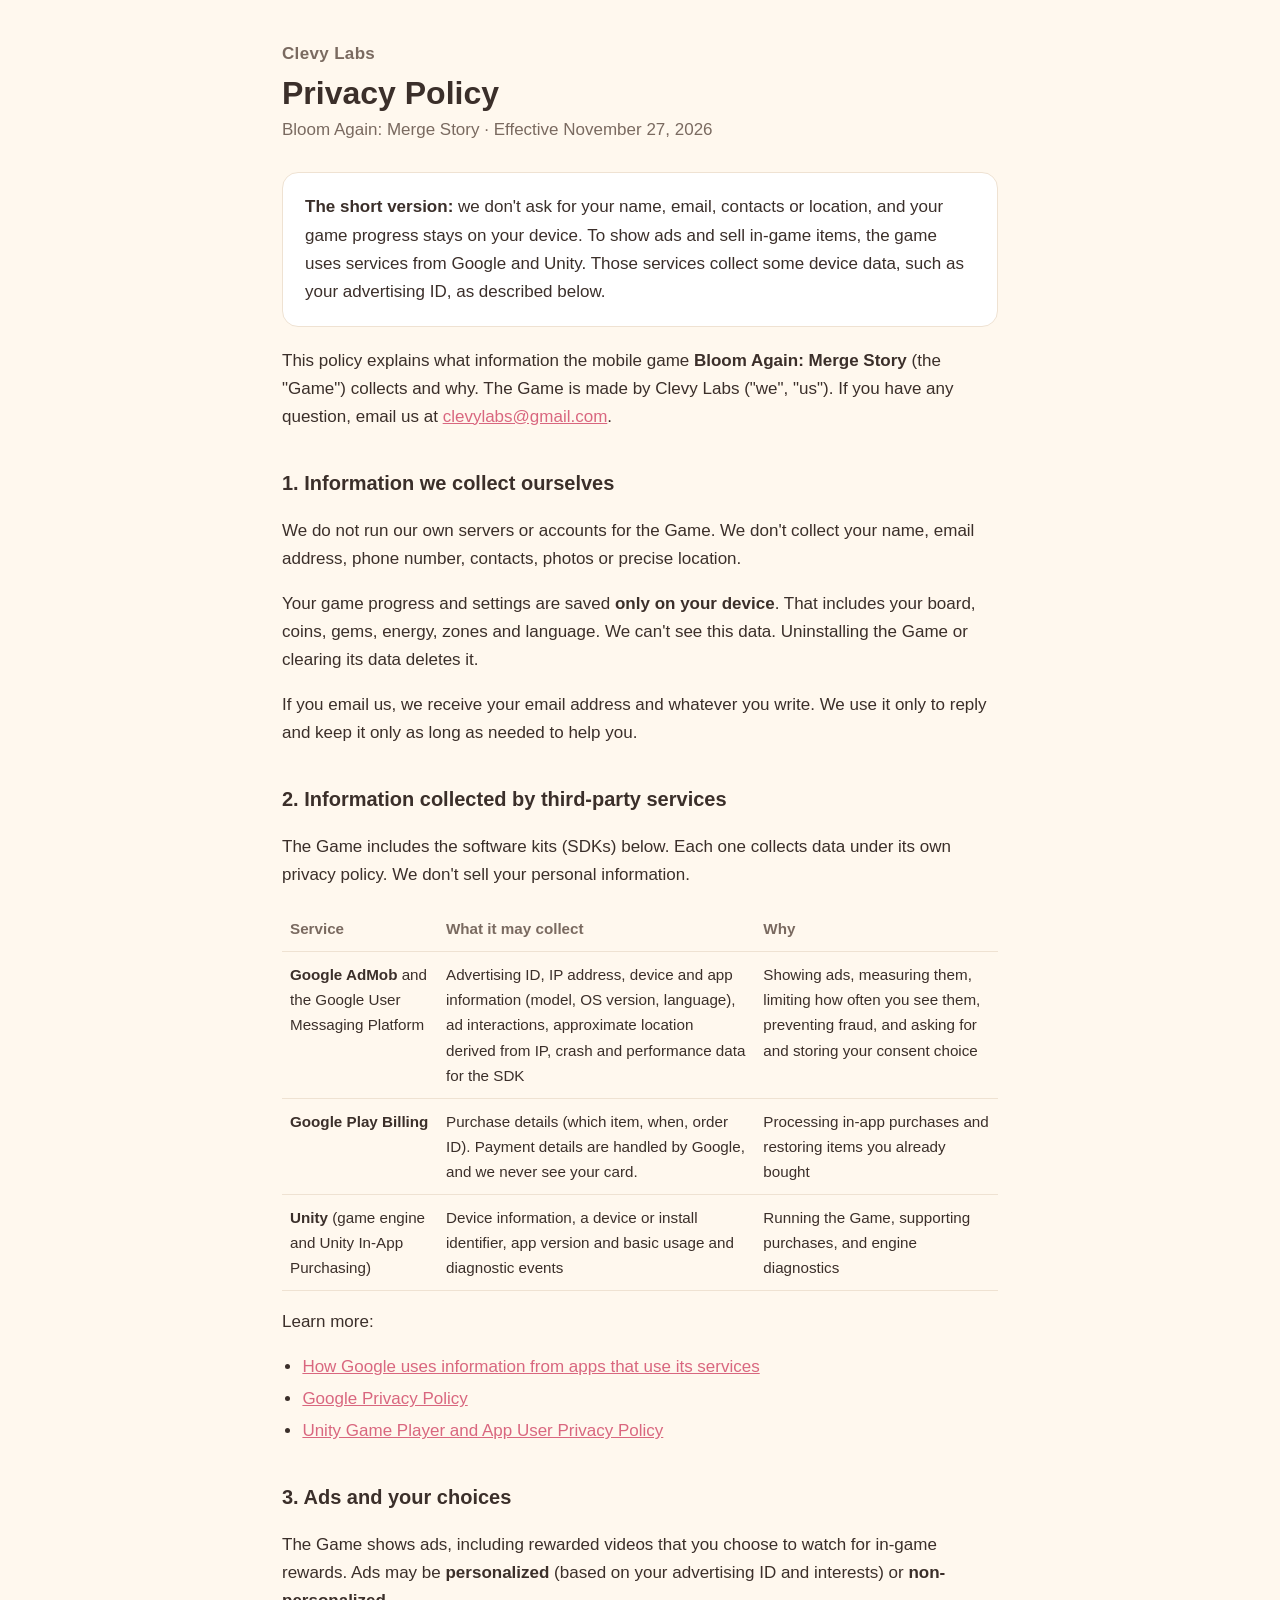
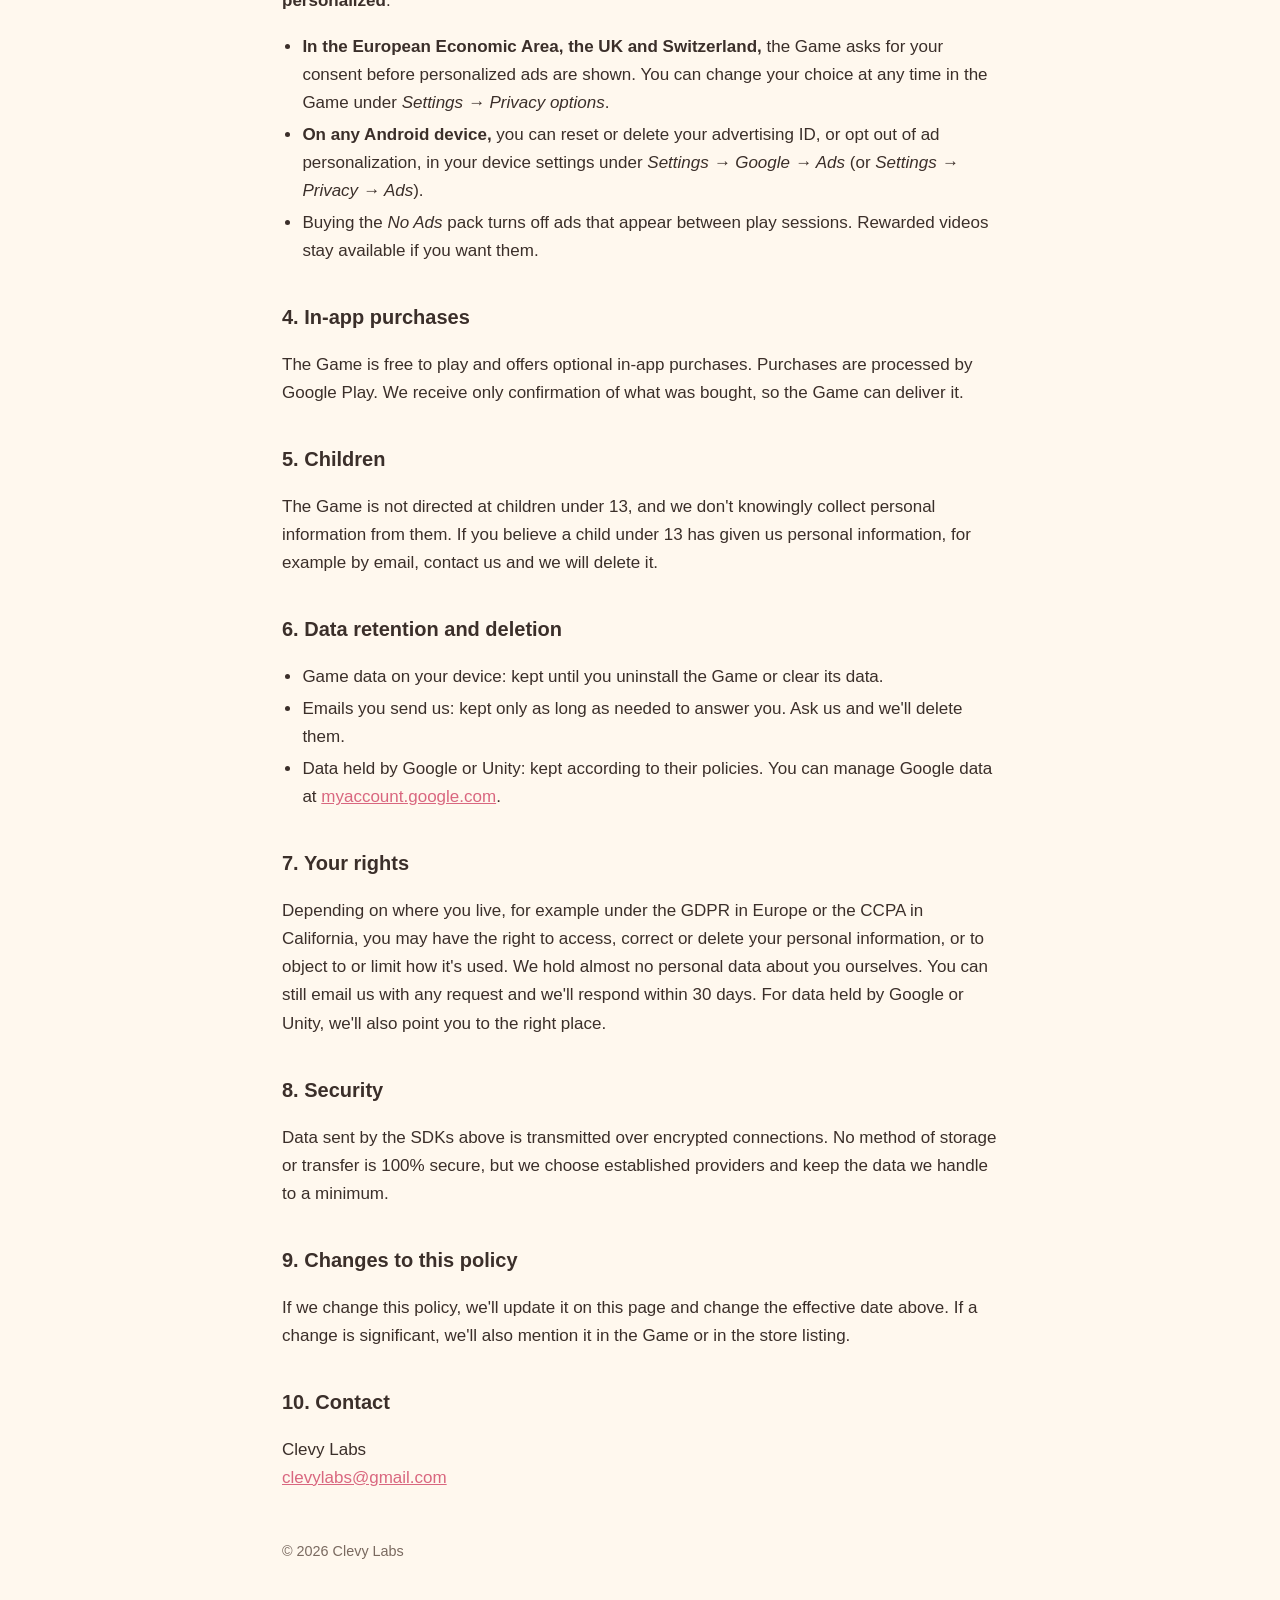
==== bloom-again/privacy.html @ 1c7f4dc5 "Add files via upload" ====
<!doctype html>
<html lang="en">
<head>
  <meta charset="utf-8">
  <meta name="viewport" content="width=device-width, initial-scale=1">
  <title>Privacy Policy – Bloom Again: Merge Story</title>
  <meta name="description" content="How Bloom Again: Merge Story by Clevy Labs handles your data.">
  <link rel="stylesheet" href="/style.css">
</head>
<body>
<main>
  <header>
    <a class="studio" href="/">Clevy Labs</a>
    <h1>Privacy Policy</h1>
    <p class="meta">Bloom Again: Merge Story · Effective November 27, 2026</p>
  </header>

  <div class="card">
    <p><strong>The short version:</strong> we don't ask for your name, email, contacts or location, and your game progress stays on your device. To show ads and sell in-game items, the game uses services from Google and Unity. Those services collect some device data, such as your advertising ID, as described below.</p>
  </div>

  <p>This policy explains what information the mobile game <strong>Bloom Again: Merge Story</strong> (the "Game") collects and why. The Game is made by Clevy Labs ("we", "us"). If you have any question, email us at <a href="mailto:clevylabs@gmail.com">clevylabs@gmail.com</a>.</p>

  <h2>1. Information we collect ourselves</h2>
  <p>We do not run our own servers or accounts for the Game. We don't collect your name, email address, phone number, contacts, photos or precise location.</p>
  <p>Your game progress and settings are saved <strong>only on your device</strong>. That includes your board, coins, gems, energy, zones and language. We can't see this data. Uninstalling the Game or clearing its data deletes it.</p>
  <p>If you email us, we receive your email address and whatever you write. We use it only to reply and keep it only as long as needed to help you.</p>

  <h2>2. Information collected by third-party services</h2>
  <p>The Game includes the software kits (SDKs) below. Each one collects data under its own privacy policy. We don't sell your personal information.</p>
  <table>
    <tr><th>Service</th><th>What it may collect</th><th>Why</th></tr>
    <tr>
      <td><strong>Google AdMob</strong> and the Google User Messaging Platform</td>
      <td>Advertising ID, IP address, device and app information (model, OS version, language), ad interactions, approximate location derived from IP, crash and performance data for the SDK</td>
      <td>Showing ads, measuring them, limiting how often you see them, preventing fraud, and asking for and storing your consent choice</td>
    </tr>
    <tr>
      <td><strong>Google Play Billing</strong></td>
      <td>Purchase details (which item, when, order ID). Payment details are handled by Google, and we never see your card.</td>
      <td>Processing in-app purchases and restoring items you already bought</td>
    </tr>
    <tr>
      <td><strong>Unity</strong> (game engine and Unity In-App Purchasing)</td>
      <td>Device information, a device or install identifier, app version and basic usage and diagnostic events</td>
      <td>Running the Game, supporting purchases, and engine diagnostics</td>
    </tr>
  </table>
  <p>Learn more:</p>
  <ul>
    <li><a href="https://policies.google.com/technologies/partner-sites">How Google uses information from apps that use its services</a></li>
    <li><a href="https://policies.google.com/privacy">Google Privacy Policy</a></li>
    <li><a href="https://unity.com/legal/game-player-and-app-user-privacy-policy">Unity Game Player and App User Privacy Policy</a></li>
  </ul>

  <h2>3. Ads and your choices</h2>
  <p>The Game shows ads, including rewarded videos that you choose to watch for in-game rewards. Ads may be <strong>personalized</strong> (based on your advertising ID and interests) or <strong>non-personalized</strong>.</p>
  <ul>
    <li><strong>In the European Economic Area, the UK and Switzerland,</strong> the Game asks for your consent before personalized ads are shown. You can change your choice at any time in the Game under <em>Settings → Privacy options</em>.</li>
    <li><strong>On any Android device,</strong> you can reset or delete your advertising ID, or opt out of ad personalization, in your device settings under <em>Settings → Google → Ads</em> (or <em>Settings → Privacy → Ads</em>).</li>
    <li>Buying the <em>No Ads</em> pack turns off ads that appear between play sessions. Rewarded videos stay available if you want them.</li>
  </ul>

  <h2>4. In-app purchases</h2>
  <p>The Game is free to play and offers optional in-app purchases. Purchases are processed by Google Play. We receive only confirmation of what was bought, so the Game can deliver it.</p>

  <h2>5. Children</h2>
  <p>The Game is not directed at children under 13, and we don't knowingly collect personal information from them. If you believe a child under 13 has given us personal information, for example by email, contact us and we will delete it.</p>

  <h2>6. Data retention and deletion</h2>
  <ul>
    <li>Game data on your device: kept until you uninstall the Game or clear its data.</li>
    <li>Emails you send us: kept only as long as needed to answer you. Ask us and we'll delete them.</li>
    <li>Data held by Google or Unity: kept according to their policies. You can manage Google data at <a href="https://myaccount.google.com">myaccount.google.com</a>.</li>
  </ul>

  <h2>7. Your rights</h2>
  <p>Depending on where you live, for example under the GDPR in Europe or the CCPA in California, you may have the right to access, correct or delete your personal information, or to object to or limit how it's used. We hold almost no personal data about you ourselves. You can still email us with any request and we'll respond within 30 days. For data held by Google or Unity, we'll also point you to the right place.</p>

  <h2>8. Security</h2>
  <p>Data sent by the SDKs above is transmitted over encrypted connections. No method of storage or transfer is 100% secure, but we choose established providers and keep the data we handle to a minimum.</p>

  <h2>9. Changes to this policy</h2>
  <p>If we change this policy, we'll update it on this page and change the effective date above. If a change is significant, we'll also mention it in the Game or in the store listing.</p>

  <h2>10. Contact</h2>
  <p>Clevy Labs<br><a href="mailto:clevylabs@gmail.com">clevylabs@gmail.com</a></p>

  <footer>© 2026 Clevy Labs</footer>
</main>
</body>
</html>
---- style.css ----
:root {
  --bg: #FFF8EE;
  --card: #FFFFFF;
  --text: #3B2F2A;
  --muted: #7A6A60;
  --accent: #D9677F;
  --line: #EFE2D2;
}
* { box-sizing: border-box; }
body {
  margin: 0;
  background: var(--bg);
  color: var(--text);
  font: 17px/1.65 -apple-system, BlinkMacSystemFont, "Segoe UI", Roboto, Helvetica, Arial, sans-serif;
}
main {
  max-width: 760px;
  margin: 0 auto;
  padding: 40px 22px 64px;
}
header { margin-bottom: 28px; }
header a.studio {
  color: var(--muted);
  text-decoration: none;
  font-weight: 600;
  letter-spacing: .02em;
}
h1 { font-size: 2rem; line-height: 1.2; margin: 6px 0 4px; }
h2 { font-size: 1.25rem; margin: 36px 0 8px; }
.meta { color: var(--muted); margin: 0; }
.card {
  background: var(--card);
  border: 1px solid var(--line);
  border-radius: 16px;
  padding: 20px 22px;
  margin: 20px 0;
}
.card p:first-child { margin-top: 0; }
.card p:last-child { margin-bottom: 0; }
a { color: var(--accent); }
ul { padding-left: 1.2em; }
li { margin: 4px 0; }
table { width: 100%; border-collapse: collapse; margin: 12px 0; font-size: .95rem; }
th, td { text-align: left; vertical-align: top; padding: 10px 8px; border-bottom: 1px solid var(--line); }
th { color: var(--muted); font-weight: 600; }
footer { margin-top: 48px; color: var(--muted); font-size: .9rem; }
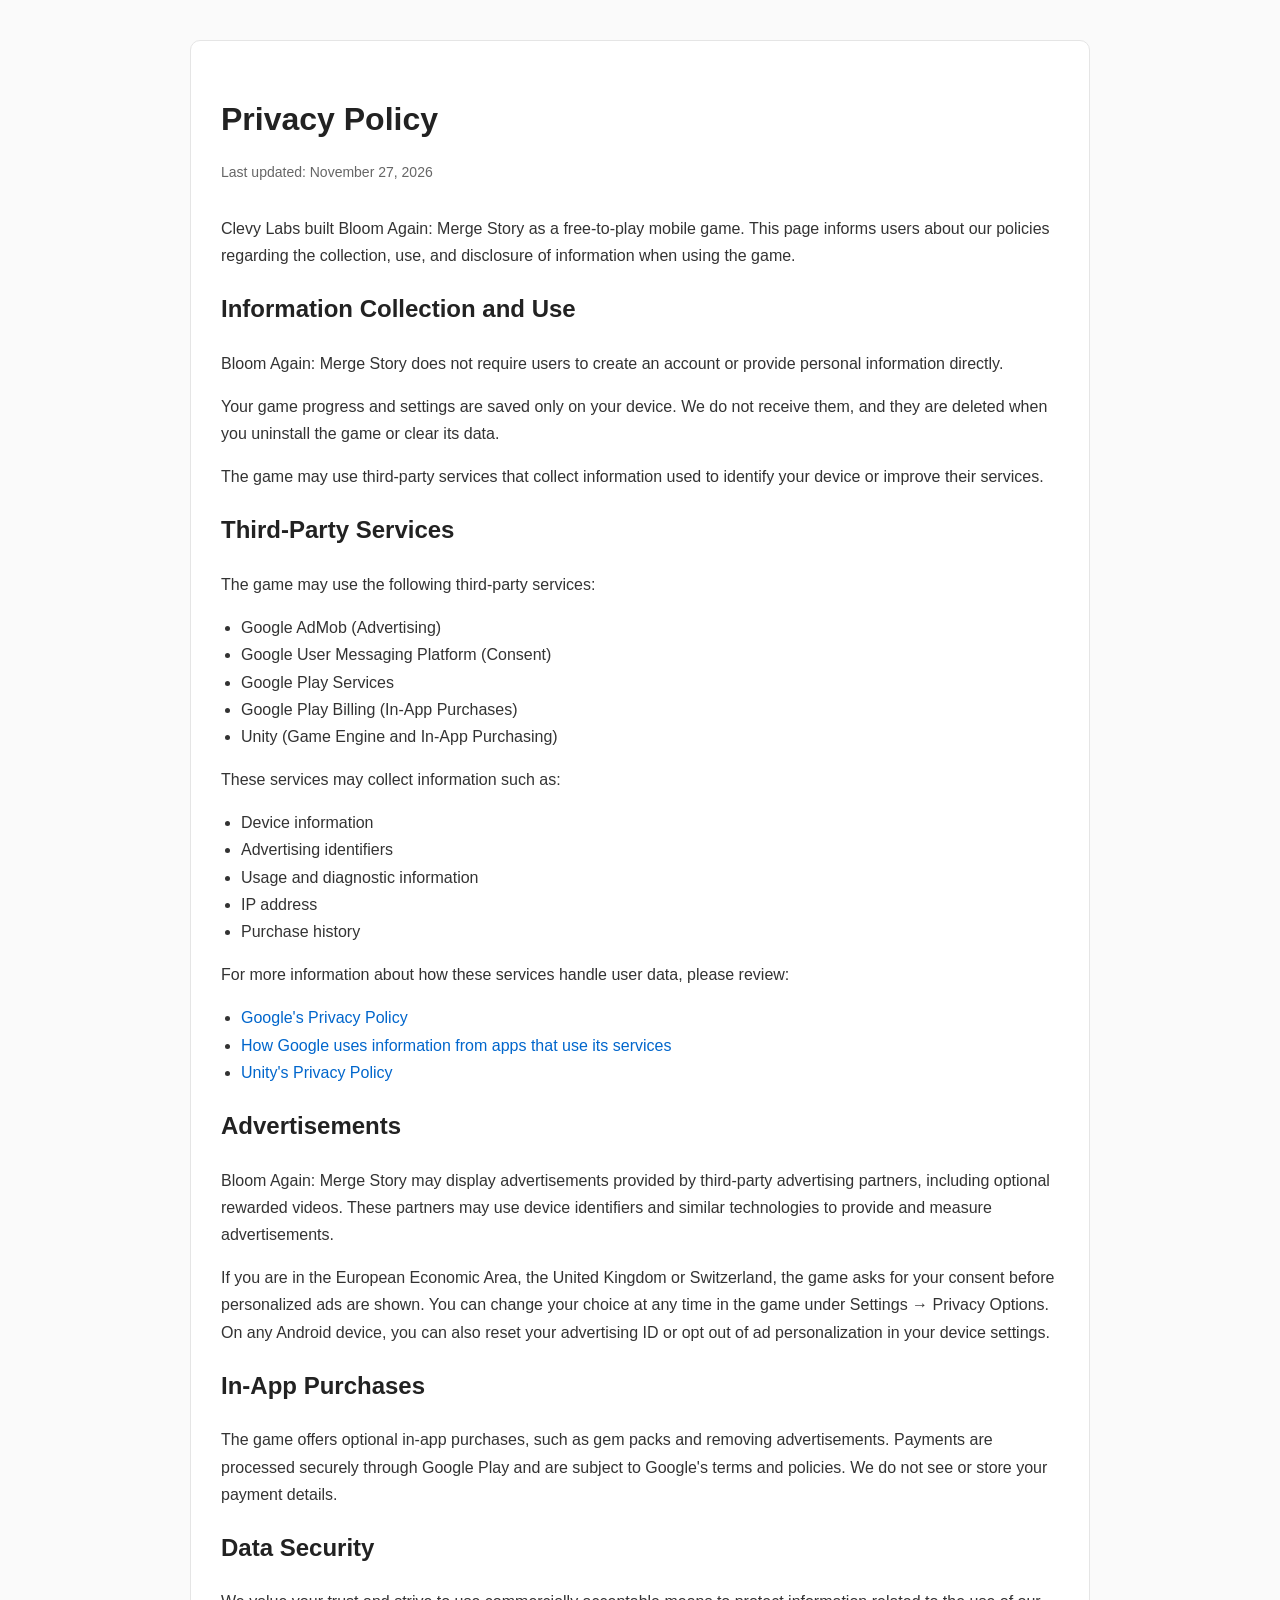
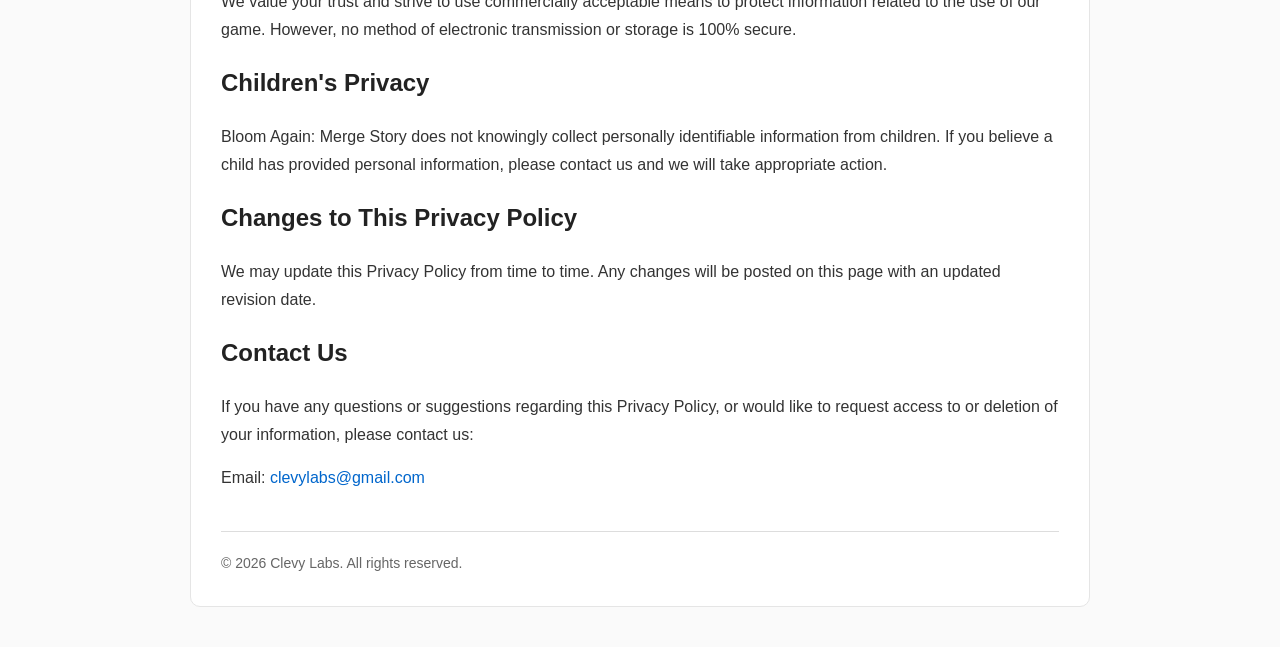
==== commit f9405823: "Add files via upload" ====
--- a/bloom-again/privacy.html
+++ b/bloom-again/privacy.html
@@ -2,91 +2,11 @@
 <html lang="en">
 <head>
   <meta charset="utf-8">
-  <meta name="viewport" content="width=device-width, initial-scale=1">
-  <title>Privacy Policy – Bloom Again: Merge Story</title>
-  <meta name="description" content="How Bloom Again: Merge Story by Clevy Labs handles your data.">
-  <link rel="stylesheet" href="/style.css">
+  <title>Moved: Bloom Again Privacy Policy</title>
+  <link rel="canonical" href="/privacy/bloomagain.html">
+  <meta http-equiv="refresh" content="0; url=/privacy/bloomagain.html">
 </head>
 <body>
-<main>
-  <header>
-    <a class="studio" href="/">Clevy Labs</a>
-    <h1>Privacy Policy</h1>
-    <p class="meta">Bloom Again: Merge Story · Effective November 27, 2026</p>
-  </header>
-
-  <div class="card">
-    <p><strong>The short version:</strong> we don't ask for your name, email, contacts or location, and your game progress stays on your device. To show ads and sell in-game items, the game uses services from Google and Unity. Those services collect some device data, such as your advertising ID, as described below.</p>
-  </div>
-
-  <p>This policy explains what information the mobile game <strong>Bloom Again: Merge Story</strong> (the "Game") collects and why. The Game is made by Clevy Labs ("we", "us"). If you have any question, email us at <a href="mailto:clevylabs@gmail.com">clevylabs@gmail.com</a>.</p>
-
-  <h2>1. Information we collect ourselves</h2>
-  <p>We do not run our own servers or accounts for the Game. We don't collect your name, email address, phone number, contacts, photos or precise location.</p>
-  <p>Your game progress and settings are saved <strong>only on your device</strong>. That includes your board, coins, gems, energy, zones and language. We can't see this data. Uninstalling the Game or clearing its data deletes it.</p>
-  <p>If you email us, we receive your email address and whatever you write. We use it only to reply and keep it only as long as needed to help you.</p>
-
-  <h2>2. Information collected by third-party services</h2>
-  <p>The Game includes the software kits (SDKs) below. Each one collects data under its own privacy policy. We don't sell your personal information.</p>
-  <table>
-    <tr><th>Service</th><th>What it may collect</th><th>Why</th></tr>
-    <tr>
-      <td><strong>Google AdMob</strong> and the Google User Messaging Platform</td>
-      <td>Advertising ID, IP address, device and app information (model, OS version, language), ad interactions, approximate location derived from IP, crash and performance data for the SDK</td>
-      <td>Showing ads, measuring them, limiting how often you see them, preventing fraud, and asking for and storing your consent choice</td>
-    </tr>
-    <tr>
-      <td><strong>Google Play Billing</strong></td>
-      <td>Purchase details (which item, when, order ID). Payment details are handled by Google, and we never see your card.</td>
-      <td>Processing in-app purchases and restoring items you already bought</td>
-    </tr>
-    <tr>
-      <td><strong>Unity</strong> (game engine and Unity In-App Purchasing)</td>
-      <td>Device information, a device or install identifier, app version and basic usage and diagnostic events</td>
-      <td>Running the Game, supporting purchases, and engine diagnostics</td>
-    </tr>
-  </table>
-  <p>Learn more:</p>
-  <ul>
-    <li><a href="https://policies.google.com/technologies/partner-sites">How Google uses information from apps that use its services</a></li>
-    <li><a href="https://policies.google.com/privacy">Google Privacy Policy</a></li>
-    <li><a href="https://unity.com/legal/game-player-and-app-user-privacy-policy">Unity Game Player and App User Privacy Policy</a></li>
-  </ul>
-
-  <h2>3. Ads and your choices</h2>
-  <p>The Game shows ads, including rewarded videos that you choose to watch for in-game rewards. Ads may be <strong>personalized</strong> (based on your advertising ID and interests) or <strong>non-personalized</strong>.</p>
-  <ul>
-    <li><strong>In the European Economic Area, the UK and Switzerland,</strong> the Game asks for your consent before personalized ads are shown. You can change your choice at any time in the Game under <em>Settings → Privacy options</em>.</li>
-    <li><strong>On any Android device,</strong> you can reset or delete your advertising ID, or opt out of ad personalization, in your device settings under <em>Settings → Google → Ads</em> (or <em>Settings → Privacy → Ads</em>).</li>
-    <li>Buying the <em>No Ads</em> pack turns off ads that appear between play sessions. Rewarded videos stay available if you want them.</li>
-  </ul>
-
-  <h2>4. In-app purchases</h2>
-  <p>The Game is free to play and offers optional in-app purchases. Purchases are processed by Google Play. We receive only confirmation of what was bought, so the Game can deliver it.</p>
-
-  <h2>5. Children</h2>
-  <p>The Game is not directed at children under 13, and we don't knowingly collect personal information from them. If you believe a child under 13 has given us personal information, for example by email, contact us and we will delete it.</p>
-
-  <h2>6. Data retention and deletion</h2>
-  <ul>
-    <li>Game data on your device: kept until you uninstall the Game or clear its data.</li>
-    <li>Emails you send us: kept only as long as needed to answer you. Ask us and we'll delete them.</li>
-    <li>Data held by Google or Unity: kept according to their policies. You can manage Google data at <a href="https://myaccount.google.com">myaccount.google.com</a>.</li>
-  </ul>
-
-  <h2>7. Your rights</h2>
-  <p>Depending on where you live, for example under the GDPR in Europe or the CCPA in California, you may have the right to access, correct or delete your personal information, or to object to or limit how it's used. We hold almost no personal data about you ourselves. You can still email us with any request and we'll respond within 30 days. For data held by Google or Unity, we'll also point you to the right place.</p>
-
-  <h2>8. Security</h2>
-  <p>Data sent by the SDKs above is transmitted over encrypted connections. No method of storage or transfer is 100% secure, but we choose established providers and keep the data we handle to a minimum.</p>
-
-  <h2>9. Changes to this policy</h2>
-  <p>If we change this policy, we'll update it on this page and change the effective date above. If a change is significant, we'll also mention it in the Game or in the store listing.</p>
-
-  <h2>10. Contact</h2>
-  <p>Clevy Labs<br><a href="mailto:clevylabs@gmail.com">clevylabs@gmail.com</a></p>
-
-  <footer>© 2026 Clevy Labs</footer>
-</main>
+  <p>This page has moved to <a href="/privacy/bloomagain.html">/privacy/bloomagain.html</a>.</p>
 </body>
 </html>
